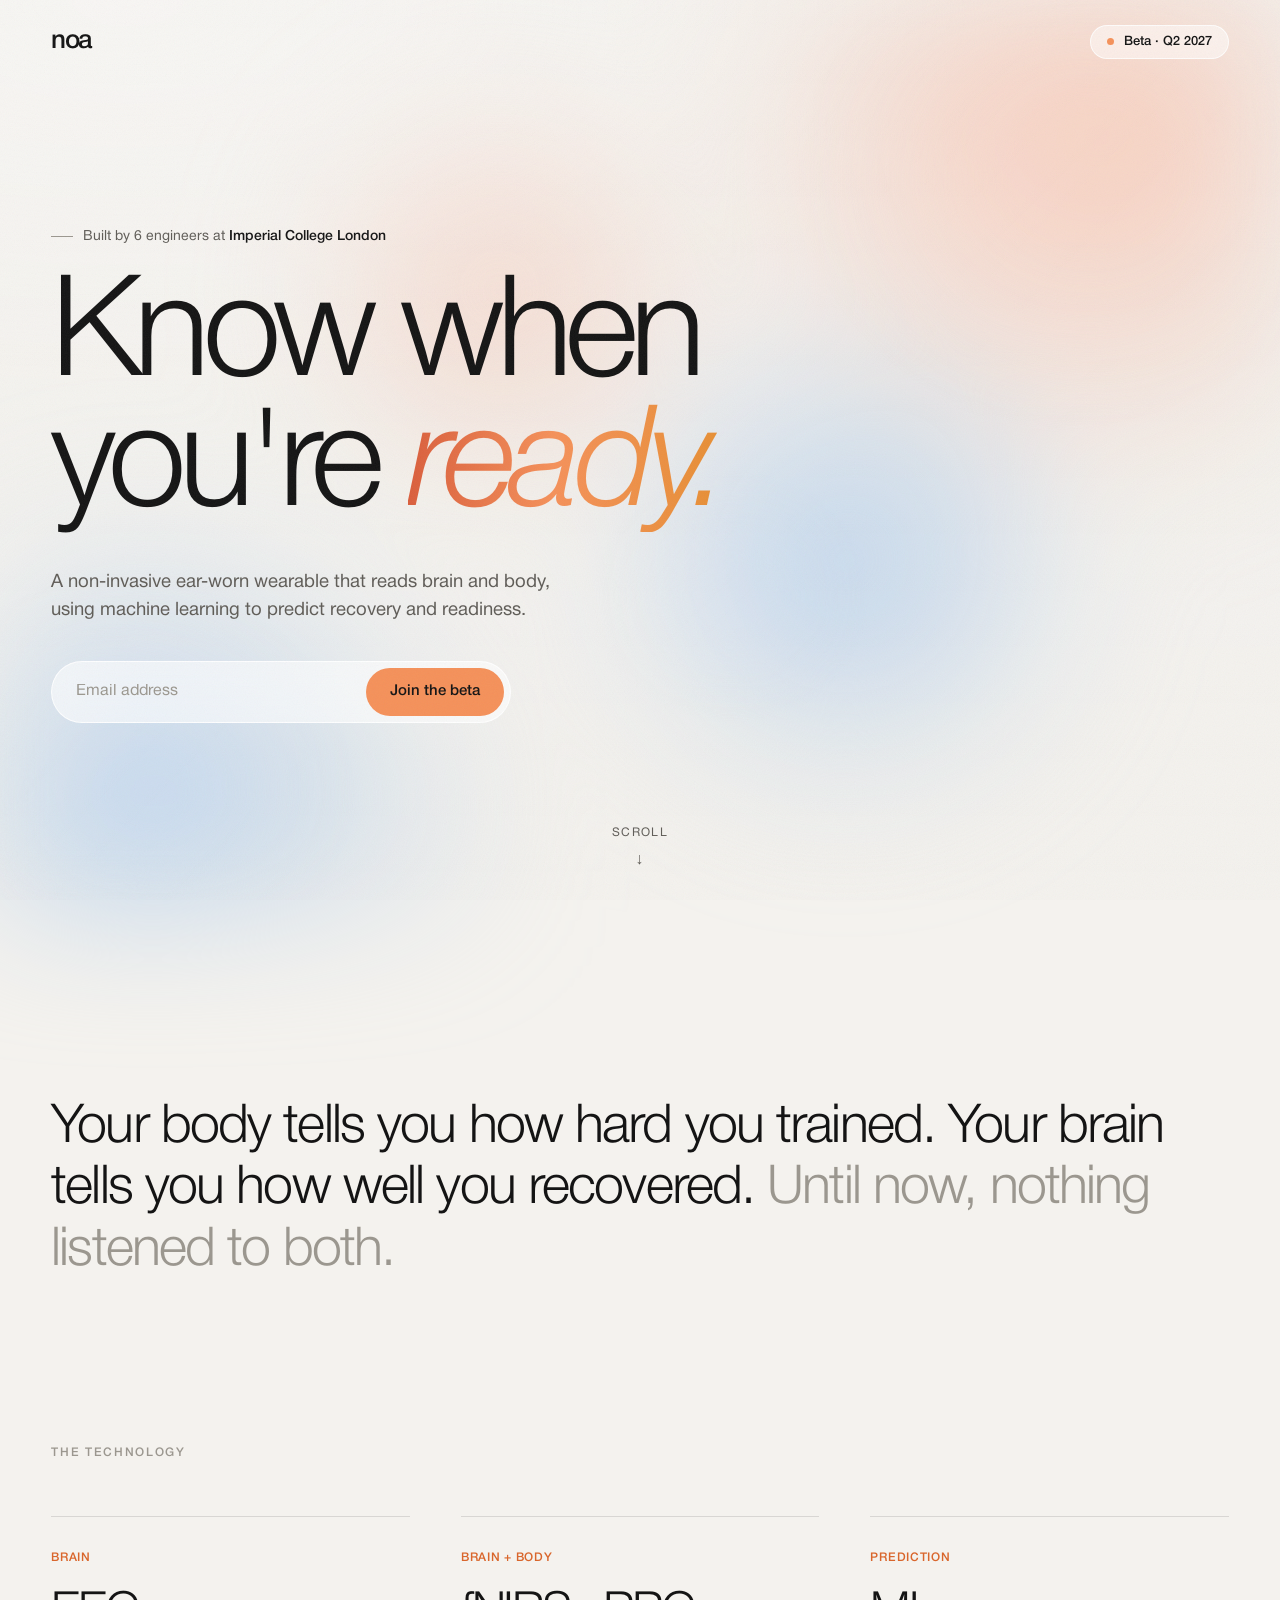
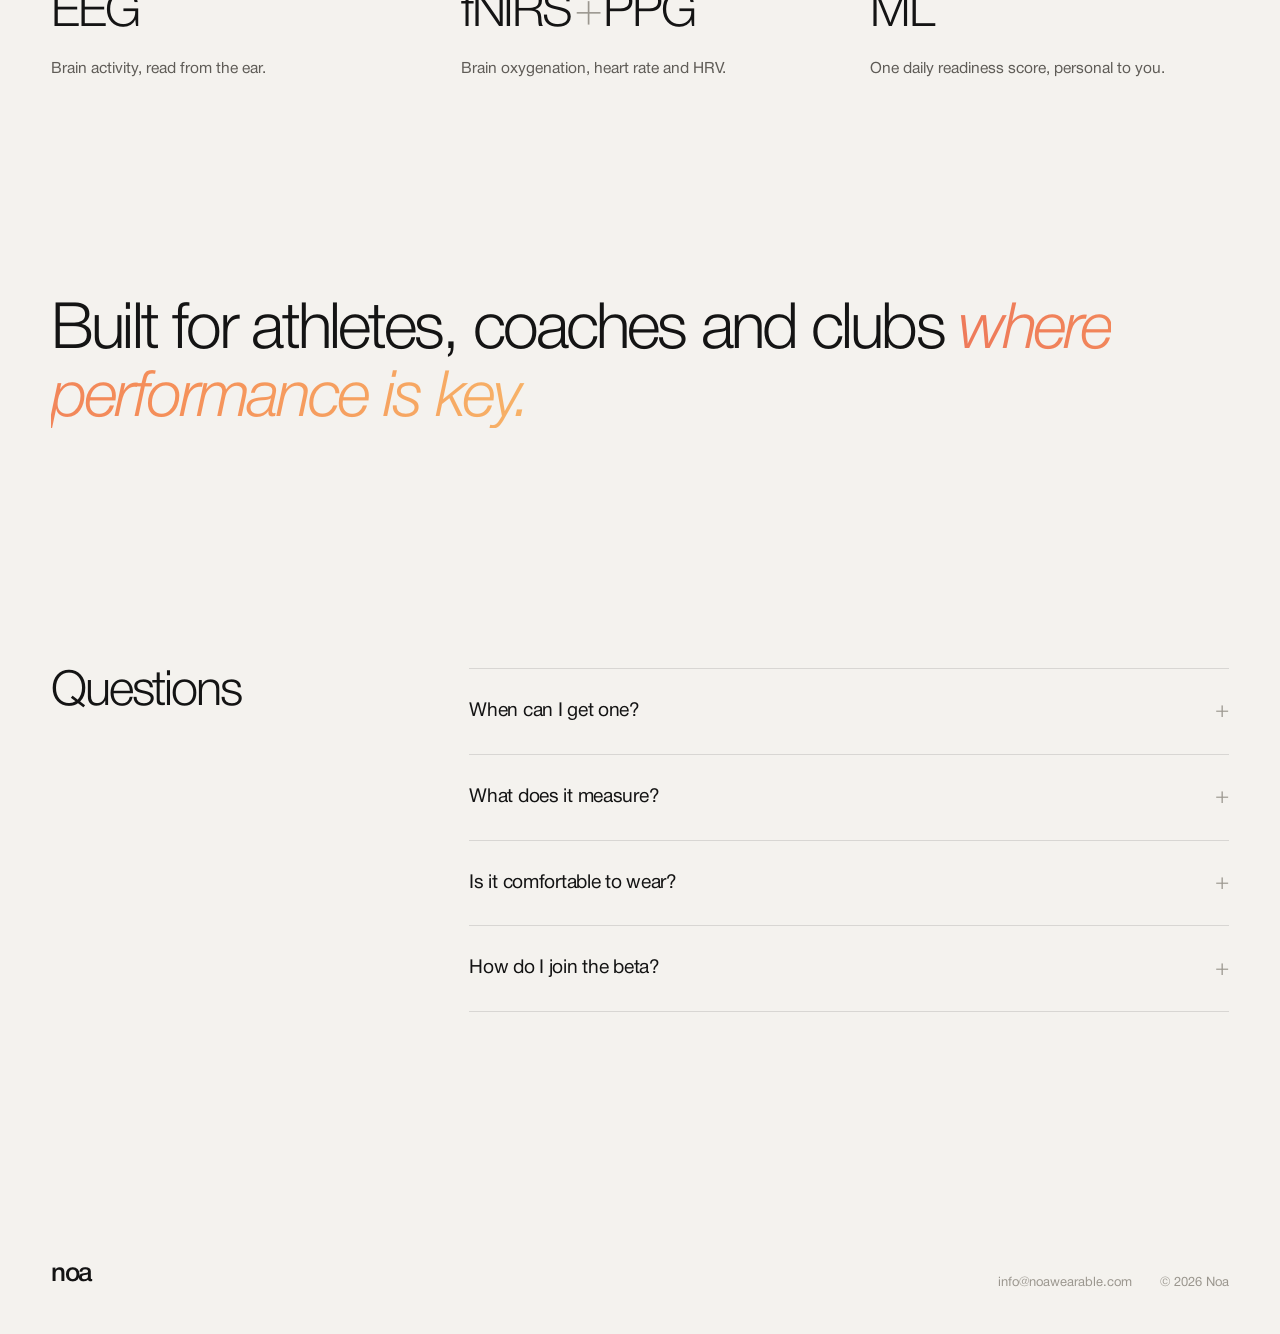
==== index.html @ 7bd866c6 "first landing page v1" ====
<!DOCTYPE html>
<html lang="en">
<head>
  <meta charset="UTF-8" />
  <meta name="viewport" content="width=device-width, initial-scale=1.0" />
  <title>Noa — Recovery & readiness, read from the ear</title>
  <meta name="description" content="Noa is a non-invasive ear-worn wearable that uses machine learning to predict recovery and readiness by combining brain and body signals. Built first for elite sport. Beta Q2 2027." />
  <meta name="theme-color" content="#f4f2ee" />
  <link rel="preload" href="fonts/HelveticaNeueLight.otf" as="font" type="font/otf" crossorigin />
  <link rel="preload" href="fonts/HelveticaNeueRoman.otf" as="font" type="font/otf" crossorigin />
  <link rel="stylesheet" href="styles.css" />
</head>
<body>

  <div class="grain" aria-hidden="true"></div>

  <!-- Soft gradient field (two soft colours only) -->
  <div class="field" aria-hidden="true">
    <!--
      Optional: swap the gradient for a slow, muted loop.
      <video class="field__video" autoplay muted loop playsinline poster="poster.jpg">
        <source src="hero.mp4" type="video/mp4" />
      </video>
    -->
    <div class="orb orb--a"></div>
    <div class="orb orb--b"></div>
    <div class="orb orb--c"></div>
    <div class="orb orb--d"></div>
  </div>

  <!-- Liquid-glass layer: soft frosted panes that slowly morph over the gradient -->
  <div class="glass" aria-hidden="true">
    <div class="pane pane--1"></div>
    <div class="pane pane--2"></div>
    <div class="pane pane--3"></div>
  </div>

  <!-- ============ NAV ============ -->
  <header class="nav">
    <a href="#top" class="logo" aria-label="Noa home">noa</a>
    <span class="pill"><i></i>Beta · Q2 2027</span>
  </header>

  <main id="top">

    <!-- ============ SCREEN 1 — HERO ============ -->
    <section class="hero">
      <div class="hero__inner">
        <p class="hero__team reveal"><span>Built by 6 engineers at <strong>Imperial College London</strong></span></p>
        <h1 class="hero__title reveal">Know when<br />you're <em>ready.</em></h1>

        <p class="hero__sub reveal">
          A non-invasive ear-worn wearable that reads brain and body,
          using machine learning to predict recovery and readiness.
        </p>

        <form class="form reveal" id="betaForm" novalidate>
          <label for="email" class="sr-only">Email address</label>
          <input id="email" name="email" type="email" placeholder="Email address" autocomplete="email" required />
          <button type="submit" class="btn">Join the beta</button>
        </form>
        <p class="form__msg" id="formMsg" role="status" aria-live="polite"></p>
      </div>

      <a href="#tech" class="hero__more reveal" aria-label="Scroll to technology">
        <span>Scroll</span>
        <span class="arrow">↓</span>
      </a>
    </section>

    <!-- ============ SCREEN 2 — WHY + TECH + TEAM ============ -->
    <section class="tech" id="tech">

      <p class="why reveal">
        Your body tells you how hard you trained. Your brain tells you how well you recovered.
        <span>Until now, nothing listened to both.</span>
      </p>

      <p class="label reveal">The technology</p>
      <div class="cols">
        <article class="col reveal">
          <span class="col__tag">Brain</span>
          <h2 class="col__title">EEG</h2>
          <p>Brain activity, read from the ear.</p>
        </article>
        <article class="col reveal">
          <span class="col__tag">Brain + body</span>
          <h2 class="col__title">fNIRS<span class="plus">+</span>PPG</h2>
          <p>Brain oxygenation, heart rate and HRV.</p>
        </article>
        <article class="col reveal">
          <span class="col__tag">Prediction</span>
          <h2 class="col__title">ML</h2>
          <p>One daily readiness score, personal to you.</p>
        </article>
      </div>

      <p class="tagline reveal">
        Built for athletes, coaches and clubs
        <span>where performance is key.</span>
      </p>
    </section>

    <!-- ============ SCREEN 3 — FAQ + BACKERS ============ -->
    <section class="end" id="faq">
      <div class="faq">
        <h2 class="faq__title reveal">Questions</h2>
        <div class="faq__list">
          <details class="reveal">
            <summary>When can I get one?</summary>
            <p>The private beta opens in Q2 2027 for a small group of teams and athletes.</p>
          </details>
          <details class="reveal">
            <summary>What does it measure?</summary>
            <p>Brain activity (EEG), brain oxygenation (fNIRS), and heart rate and HRV (PPG).</p>
          </details>
          <details class="reveal">
            <summary>Is it comfortable to wear?</summary>
            <p>It's designed to sit in/around the ear like an earbud. No straps, no headset.</p>
          </details>
          <details class="reveal">
            <summary>How do I join the beta?</summary>
            <p>Leave your email at the top of the page. We'll be in touch before launch.</p>
          </details>
        </div>
      </div>

      <footer class="foot reveal">
        <span class="logo">noa</span>
        <p class="foot__meta">
          <a href="mailto:info@noawearable.com"> info@noawearable.com </a>
          <span>© <span id="year"></span> Noa</span>
        </p>
      </footer>
    </section>
  </main>

  <script src="script.js"></script>
</body>
</html>
---- styles.css ----
/* =========================================================
   Fonts — local Helvetica Neue
   ========================================================= */
@font-face { font-family: "HN"; src: url("fonts/HelveticaNeueThin.otf") format("opentype"); font-weight: 200; font-display: swap; }
@font-face { font-family: "HN"; src: url("fonts/HelveticaNeueLight.otf") format("opentype"); font-weight: 300; font-display: swap; }
@font-face { font-family: "HN"; src: url("fonts/HelveticaNeueRoman.otf") format("opentype"); font-weight: 400; font-display: swap; }
@font-face { font-family: "HN"; src: url("fonts/HelveticaNeueMedium.otf") format("opentype"); font-weight: 500; font-display: swap; }
@font-face { font-family: "HN"; src: url("fonts/HelveticaNeueLightItalic.otf") format("opentype"); font-weight: 300; font-style: italic; font-display: swap; }

/* =========================================================
   Palette — two soft colours + one accent
   ========================================================= */
:root {
  --mist:   #bfd5ec;   /* soft 1 — cool, calm (brain)      */
  --blush:  #f4cdbd;   /* soft 2 — warm, human (body)      */
  --signal: #f5915a;   /* accent — the "ready" signal      */
  --signal-ink: #d9662c; /* same hue, deeper: small text on light bg */

  --bg:    #f4f2ee;
  --ink:   #141414;
  --ink-2: #5f5c57;
  --ink-3: #9b978f;
  --line:  rgba(20, 20, 20, 0.12);

  --pad: clamp(20px, 4vw, 56px);
  --max: 1320px;
  --ease: cubic-bezier(0.22, 1, 0.36, 1);
  --font: "HN", "Helvetica Neue", Helvetica, Arial, sans-serif;
}

/* =========================================================
   Base
   ========================================================= */
*, *::before, *::after { box-sizing: border-box; margin: 0; padding: 0; }
html { scroll-behavior: smooth; -webkit-text-size-adjust: 100%; }
body {
  font-family: var(--font);
  background: var(--bg);
  color: var(--ink);
  font-size: 17px; line-height: 1.5;
  -webkit-font-smoothing: antialiased;
  -moz-osx-font-smoothing: grayscale;
  overflow-x: hidden;
}
a { color: inherit; text-decoration: none; }
::selection { background: var(--signal); color: #fff; }
.sr-only { position: absolute; width: 1px; height: 1px; overflow: hidden; clip: rect(0 0 0 0); white-space: nowrap; }

.grain {
  position: fixed; inset: 0; z-index: 100; pointer-events: none; opacity: 0.055;
  background-image: url("data:image/svg+xml;utf8,<svg xmlns='http://www.w3.org/2000/svg' width='160' height='160'><filter id='n'><feTurbulence type='fractalNoise' baseFrequency='0.9' numOctaves='2' stitchTiles='stitch'/></filter><rect width='100%' height='100%' filter='url(%23n)'/></svg>");
}

/* =========================================================
   Gradient field — fixed behind the whole page
   ========================================================= */
.field {
  position: fixed; inset: 0; z-index: -1; overflow: hidden;
  filter: blur(70px);
}
/* =========================================================
   Liquid glass — very soft frosted panes over the gradient
   ========================================================= */
.glass {
  position: fixed; inset: 0; z-index: -1; overflow: hidden; pointer-events: none;
  /* whole-page frost: a faint milky veil with a soft top-left sheen */
  background:
    radial-gradient(120% 80% at 10% 0%, rgba(255, 255, 255, 0.28), transparent 55%),
    linear-gradient(180deg, rgba(255, 255, 255, 0.10), rgba(255, 255, 255, 0.04));
}
.pane {
  position: absolute;
  backdrop-filter: blur(20px) saturate(1.15);
  -webkit-backdrop-filter: blur(20px) saturate(1.15);
  background: linear-gradient(135deg, rgba(255, 255, 255, 0.10) 0%, rgba(255, 255, 255, 0.02) 60%, rgba(255, 255, 255, 0.05) 100%);
  opacity: 0.6;
  /* long, gradual feather: no visible edge, the frost just fades in and out */
  -webkit-mask-image: radial-gradient(farthest-side, #000 25%, rgba(0, 0, 0, 0.45) 60%, transparent 100%);
  mask-image: radial-gradient(farthest-side, #000 25%, rgba(0, 0, 0, 0.45) 60%, transparent 100%);
  will-change: border-radius, transform;
}
.pane--1 {
  width: 46vmax; height: 40vmax; right: -8vmax; top: -6vmax;
  border-radius: 42% 58% 63% 37% / 41% 44% 56% 59%;
  animation: liquid1 22s ease-in-out infinite, float1 30s ease-in-out infinite;
}
.pane--2 {
  width: 38vmax; height: 34vmax; left: -10vmax; bottom: -8vmax;
  border-radius: 61% 39% 45% 55% / 52% 61% 39% 48%;
  animation: liquid2 26s ease-in-out infinite, float2 34s ease-in-out infinite;
}
.pane--3 {
  width: 22vmax; height: 20vmax; left: 46vw; top: 52vh;
  border-radius: 50% 50% 38% 62% / 58% 42% 58% 42%;
  opacity: 0.4;
  animation: liquid1 18s ease-in-out infinite reverse, float3 24s ease-in-out infinite;
}
@keyframes liquid1 {
  0%, 100% { border-radius: 42% 58% 63% 37% / 41% 44% 56% 59%; }
  33%      { border-radius: 58% 42% 38% 62% / 55% 38% 62% 45%; }
  66%      { border-radius: 36% 64% 55% 45% / 38% 60% 40% 62%; }
}
@keyframes liquid2 {
  0%, 100% { border-radius: 61% 39% 45% 55% / 52% 61% 39% 48%; }
  50%      { border-radius: 40% 60% 62% 38% / 44% 42% 58% 56%; }
}
@keyframes float1 { 50% { transform: translate(-6vw, 8vh) rotate(8deg); } }
@keyframes float2 { 50% { transform: translate(7vw, -6vh) rotate(-10deg); } }
@keyframes float3 { 50% { transform: translate(-12vw, -10vh) rotate(14deg) scale(1.1); } }

@media (max-width: 760px) {
  .pane--3 { display: none; }
  .pane { backdrop-filter: blur(20px) saturate(1.3); -webkit-backdrop-filter: blur(20px) saturate(1.3); }
}

.field__video { position: absolute; inset: 0; width: 100%; height: 100%; object-fit: cover; }
.orb { position: absolute; border-radius: 50%; will-change: transform; }
.orb--a {
  width: 64vmax; height: 64vmax; right: -18vmax; top: -24vmax;
  background: radial-gradient(circle, var(--blush) 0%, var(--blush) 12%, transparent 70%);
  animation: driftA 16s ease-in-out infinite;
}
.orb--b {
  width: 58vmax; height: 58vmax; left: -18vmax; bottom: -26vmax;
  background: radial-gradient(circle, var(--mist) 0%, var(--mist) 12%, transparent 70%);
  animation: driftB 19s ease-in-out infinite;
}
.orb--c {
  width: 40vmax; height: 40vmax; right: 14vw; top: 34vh;
  background: radial-gradient(circle, var(--mist) 0%, var(--mist) 12%, transparent 70%);
  animation: driftC 14s ease-in-out infinite;
}
.orb--d {
  width: 34vmax; height: 34vmax; left: 22vw; top: 8vh;
  background: radial-gradient(circle, var(--blush) 0%, var(--blush) 10%, transparent 70%);
  opacity: 0.75;
  animation: driftD 21s ease-in-out infinite;
}
/* looping orbital paths: always moving, never snapping back */
@keyframes driftA {
  0%, 100% { transform: translate(0, 0) scale(1); }
  33%      { transform: translate(-18vw, 14vh) scale(1.15); }
  66%      { transform: translate(-6vw, 26vh) scale(0.92); }
}
@keyframes driftB {
  0%, 100% { transform: translate(0, 0) scale(1); }
  33%      { transform: translate(20vw, -10vh) scale(1.12); }
  66%      { transform: translate(8vw, -24vh) scale(0.9); }
}
@keyframes driftC {
  0%, 100% { transform: translate(0, 0) scale(1); }
  50%      { transform: translate(-28vw, -14vh) scale(1.2); }
}
@keyframes driftD {
  0%, 100% { transform: translate(0, 0) scale(1); }
  50%      { transform: translate(30vw, 30vh) scale(0.85); }
}

/* =========================================================
   Nav
   ========================================================= */
.nav {
  position: fixed; top: 0; left: 0; right: 0; z-index: 50;
  display: flex; align-items: center; justify-content: space-between;
  padding: 22px var(--pad);
}
.nav { transition: background 0.4s, border-color 0.4s, padding 0.4s var(--ease); border-bottom: 1px solid transparent; }
.nav.is-scrolled {
  padding-top: 14px; padding-bottom: 14px;
  background: rgba(244, 242, 238, 0.7);
  backdrop-filter: blur(18px) saturate(1.3); -webkit-backdrop-filter: blur(18px) saturate(1.3);
  border-color: var(--line);
}
.logo { font-size: 26px; font-weight: 500; letter-spacing: -0.06em; }

.pill {
  display: inline-flex; align-items: center; gap: 10px;
  height: 34px; padding: 0 16px;
  border-radius: 999px;
  background: rgba(255, 255, 255, 0.5);
  border: 1px solid rgba(255, 255, 255, 0.8);
  backdrop-filter: blur(12px); -webkit-backdrop-filter: blur(12px);
  font-size: 13px; font-weight: 500;
}
.pill i {
  width: 7px; height: 7px; border-radius: 50%; background: var(--signal);
  box-shadow: 0 0 0 0 rgba(245, 145, 90, 0.5);
  animation: ping 2s ease-out infinite;
}
@keyframes ping { to { box-shadow: 0 0 0 9px rgba(245, 145, 90, 0); } }

/* =========================================================
   Screen 1 — Hero
   ========================================================= */
.hero {
  min-height: 100svh;
  display: flex; flex-direction: column; justify-content: center;
  padding: 110px var(--pad) 32px;
  position: relative;
}
.hero__inner { max-width: var(--max); width: 100%; margin: 0 auto; }

.hero__title {
  font-size: clamp(58px, 11vw, 176px);
  font-weight: 300;
  letter-spacing: -0.055em;
  line-height: 0.92;
  margin-bottom: 36px;
}
.hero__title em {
  font-style: italic; padding-right: 0.06em;
  background: linear-gradient(90deg, #da5e3c, var(--signal) 45%, #e68f32);
  -webkit-background-clip: text; background-clip: text; color: transparent;
}

.hero__sub {
  max-width: 540px;
  font-size: clamp(17px, 1.45vw, 20px);
  color: var(--ink-2);
  margin-bottom: 36px;
}

.form {
  display: flex; gap: 6px; max-width: 460px;
  padding: 6px; border-radius: 999px;
  background: rgba(255, 255, 255, 0.6);
  border: 1px solid rgba(255, 255, 255, 0.9);
  backdrop-filter: blur(14px); -webkit-backdrop-filter: blur(14px);
  transition: box-shadow 0.3s;
}
.form:focus-within { box-shadow: 0 0 0 3px rgba(245, 145, 90, 0.18); }
.form input {
  flex: 1; min-width: 0; border: 0; outline: none; background: transparent;
  padding: 0 18px; font: 400 16px var(--font); color: var(--ink);
}
.form input::placeholder { color: var(--ink-3); }
.form.is-done { opacity: 0.5; pointer-events: none; }

.btn {
  height: 48px; padding: 0 24px; border: 0; border-radius: 999px;
  background: var(--signal); color: var(--ink);
  font: 500 15px/1 var(--font); cursor: pointer;
  transition: transform 0.5s var(--ease), background 0.3s;
}
.btn:hover { background: #da5e3c; transform: translateY(-1px); }

.form__msg { margin-top: 14px; font-size: 14px; color: var(--ink-2); min-height: 21px; padding-left: 20px; }

.hero__more {
  position: absolute; left: 50%; bottom: 28px; transform: translateX(-50%);
  display: inline-flex; flex-direction: column; align-items: center; gap: 6px;
  font-size: 12px; letter-spacing: 0.12em; text-transform: uppercase; color: var(--ink-2);
}
.hero__more .arrow { font-size: 16px; animation: bob 2.2s var(--ease) infinite; }
@keyframes bob { 50% { transform: translateY(5px); } }

/* =========================================================
   Screen 2 — Why + Tech stack + Team
   ========================================================= */
.tech {
  min-height: 0;
  max-width: var(--max); margin: 0 auto;
  padding: clamp(140px, 22vh, 240px) var(--pad) 0;
  display: flex; flex-direction: column;
}

.why {
  font-size: clamp(30px, 4.2vw, 60px);
  font-weight: 300;
  letter-spacing: -0.035em;
  line-height: 1.14;
  text-wrap: pretty;
  margin-bottom: clamp(110px, 18vh, 200px);
}
.why span { color: var(--ink-3); }

.label {
  font-size: 12px; font-weight: 500; letter-spacing: 0.14em; text-transform: uppercase;
  color: var(--ink-3); margin-bottom: clamp(40px, 6vh, 64px);
}

/* Shared three-column system: every column has its own top rule and
   identical padding, so titles and copy line up exactly. */
.cols {
  display: grid; grid-template-columns: repeat(3, minmax(0, 1fr));
  column-gap: clamp(28px, 4vw, 64px);
}
.col { border-top: 1px solid var(--line); padding-top: 32px; }
.col__tag {
  display: block;
  font-size: 12px; font-weight: 500; letter-spacing: 0.06em; text-transform: uppercase;
  color: var(--signal-ink);
}
.col__title {
  font-size: clamp(36px, 3.8vw, 56px);
  font-weight: 300; letter-spacing: -0.045em; line-height: 1;
  margin: 22px 0 20px; white-space: nowrap;
}
.col__title .plus { color: var(--ink-3); font-weight: 200; margin: 0 0.06em; }
.col__title--sm {
  font-size: clamp(22px, 2vw, 28px); letter-spacing: -0.025em; line-height: 1.15;
  font-weight: 400; white-space: normal;
}
.col p { color: var(--ink-2); font-size: 15.5px; line-height: 1.6; max-width: 330px; }

.tagline {
  margin-top: clamp(140px, 24vh, 260px);
  font-size: clamp(34px, 5vw, 76px);
  font-weight: 300; letter-spacing: -0.045em; line-height: 1.06;
  text-wrap: pretty;
}
.tagline span {
  font-style: italic;
  background: linear-gradient(90deg, #ee7a5a, var(--signal) 45%, #f7b267);
  -webkit-background-clip: text; background-clip: text; color: transparent;
  padding-right: 0.06em;
}

/* =========================================================
   Screen 3 — FAQ + backers
   ========================================================= */
.end {
  min-height: 100svh;
  max-width: var(--max); margin: 0 auto;
  padding: clamp(160px, 26vh, 280px) var(--pad) 40px;
  display: flex; flex-direction: column;
}
.faq {
  display: grid; grid-template-columns: 1fr 2fr;
  column-gap: clamp(24px, 3vw, 48px);
}
.faq__title {
  font-size: clamp(36px, 3.8vw, 56px);
  font-weight: 300; letter-spacing: -0.045em; line-height: 1;
}
.faq__list { border-top: 1px solid var(--line); }
.faq details { border-bottom: 1px solid var(--line); }
.faq summary {
  list-style: none; cursor: pointer;
  display: flex; justify-content: space-between; align-items: center; gap: 24px;
  padding: 28px 0;
  font-size: clamp(18px, 1.5vw, 21px); letter-spacing: -0.015em;
}
.faq summary::-webkit-details-marker { display: none; }
.faq summary::after {
  content: "+"; font-size: 24px; font-weight: 300; line-height: 1; color: var(--ink-3);
  transition: transform 0.4s var(--ease), color 0.3s;
}
.faq details[open] summary::after { transform: rotate(45deg); color: var(--signal-ink); }
.faq summary:hover::after { color: var(--signal-ink); }
.faq details p { color: var(--ink-2); font-size: 15.5px; padding: 0 0 28px; line-height: 1.6; max-width: 560px; }

.hero__team {
  display: inline-flex; align-items: center; gap: 10px;
  font-size: 14px; color: var(--ink-2);
  margin-bottom: clamp(20px, 3vh, 32px);
}
.hero__team strong { font-weight: 500; color: var(--ink); }
.hero__team::before {
  content: ""; width: 22px; height: 1px; background: var(--ink-3);
}

.foot {
  margin-top: auto;
  padding-top: clamp(120px, 18vh, 200px);
  display: flex; justify-content: space-between; align-items: flex-end; gap: 24px; flex-wrap: wrap;
}
.foot__meta { display: flex; gap: 28px; font-size: 13px; color: var(--ink-3); }
.foot__meta a:hover { color: var(--signal-ink); }

/* =========================================================
   Reveal
   ========================================================= */
.reveal {
  opacity: 0; transform: translateY(24px);
  transition: opacity 1.1s var(--ease), transform 1.1s var(--ease);
  transition-delay: var(--d, 0s);
}
.reveal.in { opacity: 1; transform: none; }
.hero__more.reveal { transform: translate(-50%, 24px); }
.hero__more.reveal.in { transform: translateX(-50%); }

/* =========================================================
   Responsive
   ========================================================= */
@media (max-width: 860px) {
  .cols { grid-template-columns: 1fr; row-gap: 36px; }
  .col__title { margin: 10px 0 10px; }
  .faq { grid-template-columns: 1fr; row-gap: 28px; }
}
@media (max-width: 520px) {
  .form { flex-direction: column; border-radius: 24px; padding: 8px; }
  .form input { height: 46px; }
  .hero__more { display: none; }
  .foot { flex-direction: column; align-items: flex-start; }
}
@media (prefers-reduced-motion: reduce) {
  *, *::before, *::after { animation: none !important; transition: none !important; }
  .reveal { opacity: 1; transform: none; }
  html { scroll-behavior: auto; }
}
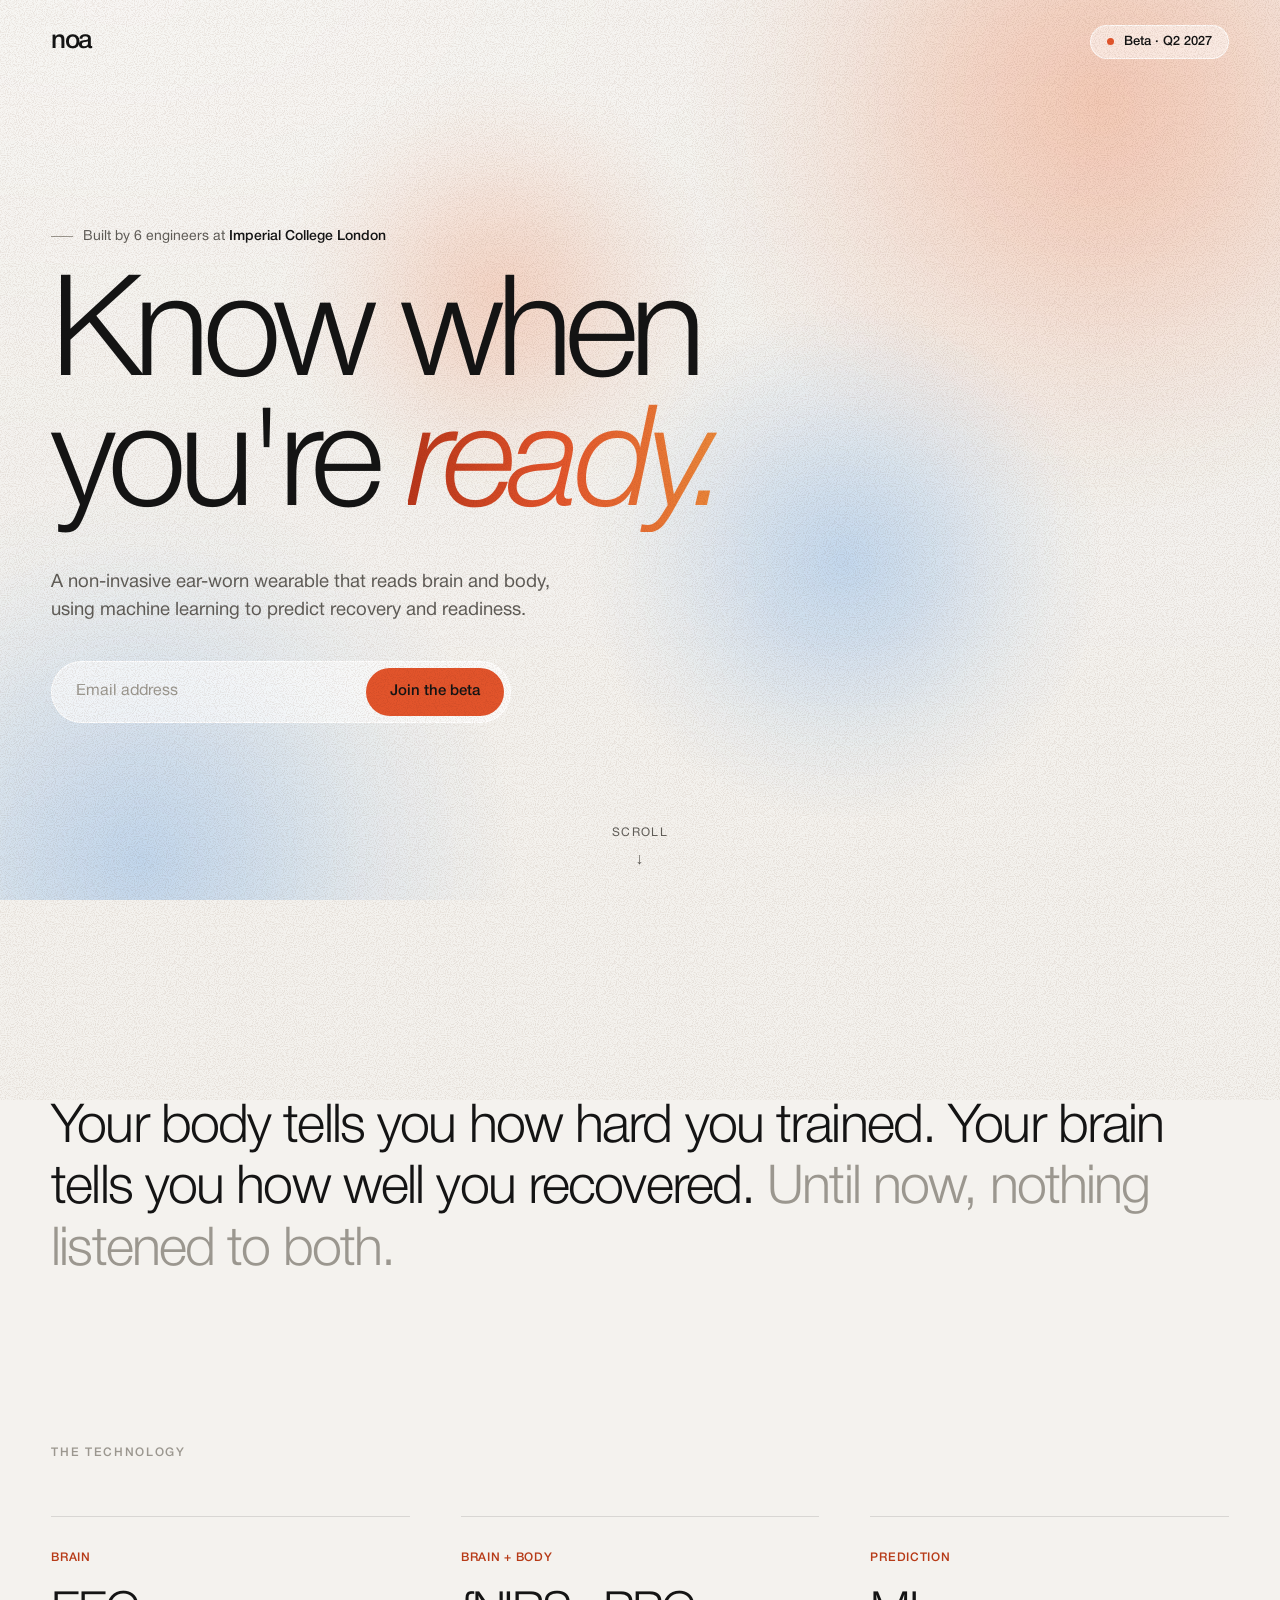
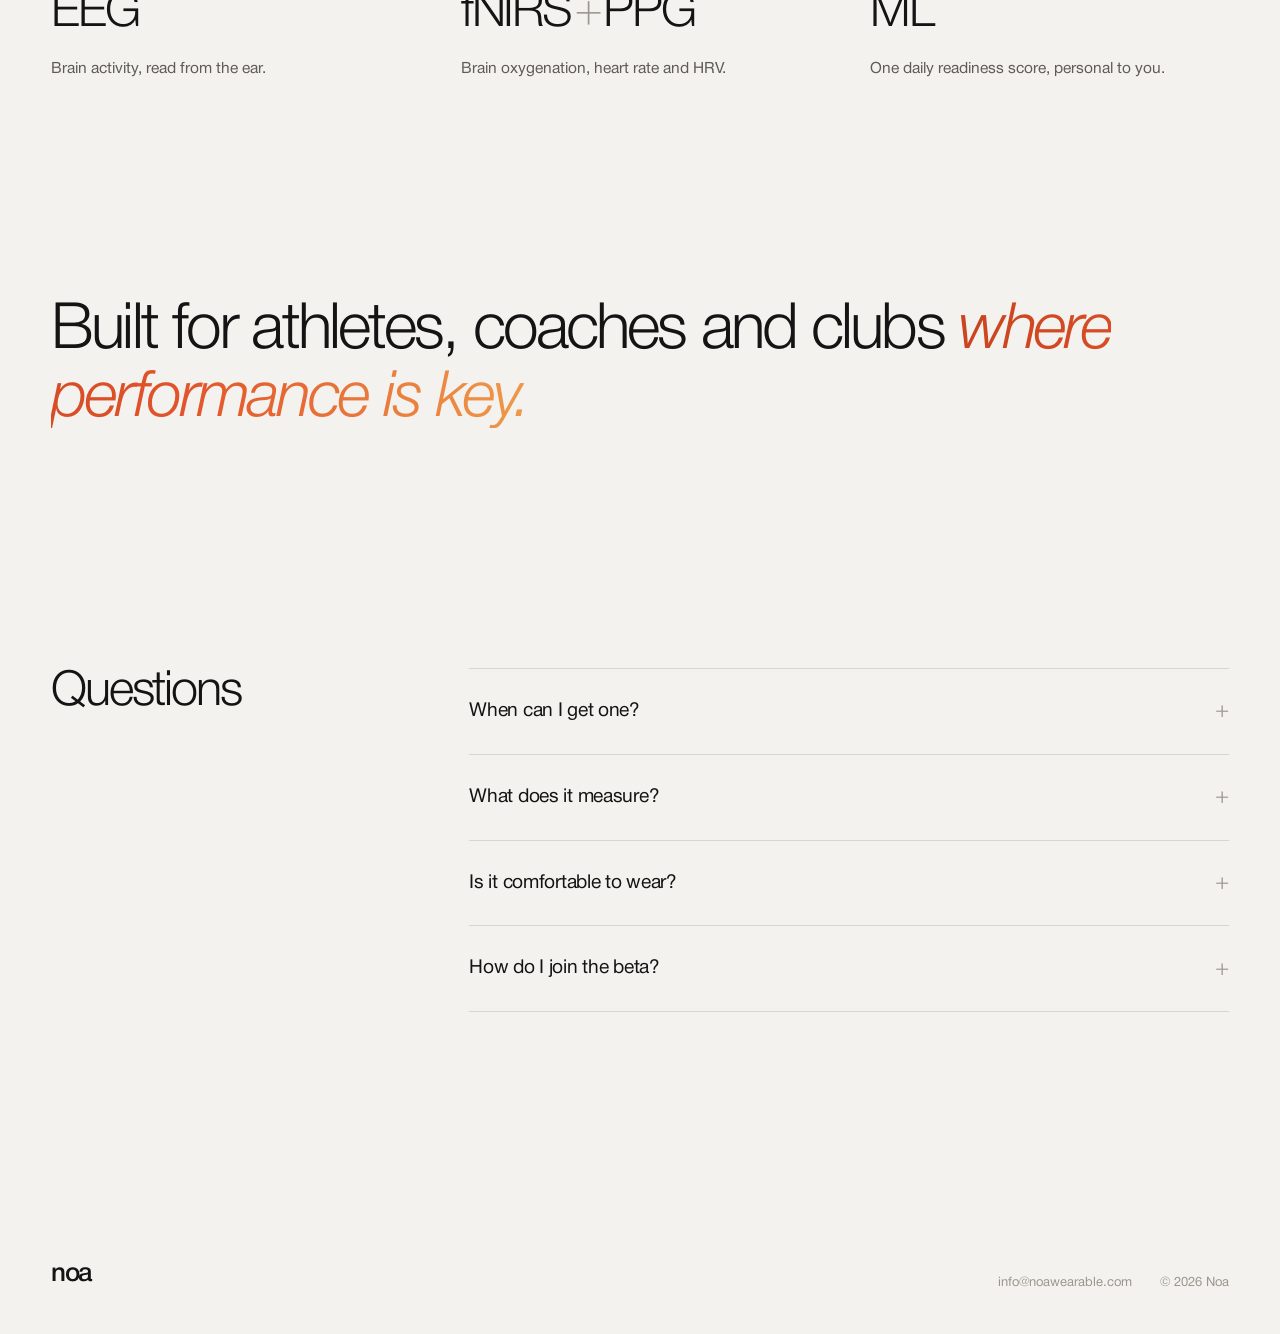
==== commit 61948a57: "Retro orange-red palette, film grain, and beta signups via FormSubmit - Swap the orange accent for a" ====
--- a/index.html
+++ b/index.html
@@ -8,7 +8,7 @@
   <meta name="theme-color" content="#f4f2ee" />
   <link rel="preload" href="fonts/HelveticaNeueLight.otf" as="font" type="font/otf" crossorigin />
   <link rel="preload" href="fonts/HelveticaNeueRoman.otf" as="font" type="font/otf" crossorigin />
-  <link rel="stylesheet" href="styles.css" />
+  <link rel="stylesheet" href="styles.css?v=5" />
 </head>
 <body>
 
@@ -57,6 +57,7 @@
         <form class="form reveal" id="betaForm" novalidate>
           <label for="email" class="sr-only">Email address</label>
           <input id="email" name="email" type="email" placeholder="Email address" autocomplete="email" required />
+          <input type="text" name="_honey" tabindex="-1" autocomplete="off" aria-hidden="true" style="display:none" />
           <button type="submit" class="btn">Join the beta</button>
         </form>
         <p class="form__msg" id="formMsg" role="status" aria-live="polite"></p>
--- a/styles.css
+++ b/styles.css
@@ -12,9 +12,9 @@
    ========================================================= */
 :root {
   --mist:   #bfd5ec;   /* soft 1 — cool, calm (brain)      */
-  --blush:  #f4cdbd;   /* soft 2 — warm, human (body)      */
-  --signal: #f5915a;   /* accent — the "ready" signal      */
-  --signal-ink: #d9662c; /* same hue, deeper: small text on light bg */
+  --blush:  #f2c3ad;   /* soft 2 — warm, human (body)      */
+  --signal: #e2542b;   /* accent — retro orange-red "ready" signal */
+  --signal-ink: #b73b18; /* same hue, deeper: small text on light bg */
 
   --bg:    #f4f2ee;
   --ink:   #141414;
@@ -46,9 +46,29 @@
 ::selection { background: var(--signal); color: #fff; }
 .sr-only { position: absolute; width: 1px; height: 1px; overflow: hidden; clip: rect(0 0 0 0); white-space: nowrap; }
 
+/* Film grain: warm sepia specks on a transparent base, multiplied into the
+   colours beneath so they tint with the page rather than sit on top. Jitters at
+   ~12fps like projected film. The layer is oversized and only its transform
+   moves, so it stays on the compositor and never repaints. Tune strength with
+   opacity. */
 .grain {
-  position: fixed; inset: 0; z-index: 100; pointer-events: none; opacity: 0.055;
-  background-image: url("data:image/svg+xml;utf8,<svg xmlns='http://www.w3.org/2000/svg' width='160' height='160'><filter id='n'><feTurbulence type='fractalNoise' baseFrequency='0.9' numOctaves='2' stitchTiles='stitch'/></filter><rect width='100%' height='100%' filter='url(%23n)'/></svg>");
+  position: fixed; inset: -200px; z-index: 100; pointer-events: none; opacity: 0.15;
+  mix-blend-mode: multiply;
+  background-image: url("data:image/svg+xml;utf8,<svg xmlns='http://www.w3.org/2000/svg' width='220' height='220'><filter id='n' x='0' y='0'><feTurbulence type='fractalNoise' baseFrequency='0.9' numOctaves='2' stitchTiles='stitch'/><feColorMatrix type='matrix' values='0 0 0 0 0.35  0 0 0 0 0.22  0 0 0 0 0.15  4 0 0 0 -1.8'/></filter><rect width='100%' height='100%' filter='url(%23n)'/></svg>");
+  will-change: transform;
+  animation: grain 0.8s steps(1) infinite;
+}
+@keyframes grain {
+  0%   { transform: translate(0, 0); }
+  10%  { transform: translate(-63px, 41px); }
+  20%  { transform: translate(87px, -112px); }
+  30%  { transform: translate(-128px, -27px); }
+  40%  { transform: translate(34px, 139px); }
+  50%  { transform: translate(-91px, -76px); }
+  60%  { transform: translate(152px, 58px); }
+  70%  { transform: translate(-17px, -143px); }
+  80%  { transform: translate(119px, 96px); }
+  90%  { transform: translate(-146px, 12px); }
 }
 
 /* =========================================================
@@ -56,7 +76,9 @@
    ========================================================= */
 .field {
   position: fixed; inset: 0; z-index: -1; overflow: hidden;
-  filter: blur(70px);
+  /* no filter: blur() here — the orbs are already soft radial gradients, and a
+     full-screen blur over animated children gets recomputed every frame */
+  will-change: transform;
 }
 /* =========================================================
    Liquid glass — very soft frosted panes over the gradient
@@ -70,39 +92,32 @@
 }
 .pane {
   position: absolute;
-  backdrop-filter: blur(20px) saturate(1.15);
-  -webkit-backdrop-filter: blur(20px) saturate(1.15);
+  /* no backdrop-filter: blurring an already-soft gradient was invisible but
+     costly; the masked white sheen alone gives the frost */
   background: linear-gradient(135deg, rgba(255, 255, 255, 0.10) 0%, rgba(255, 255, 255, 0.02) 60%, rgba(255, 255, 255, 0.05) 100%);
   opacity: 0.6;
   /* long, gradual feather: no visible edge, the frost just fades in and out */
   -webkit-mask-image: radial-gradient(farthest-side, #000 25%, rgba(0, 0, 0, 0.45) 60%, transparent 100%);
   mask-image: radial-gradient(farthest-side, #000 25%, rgba(0, 0, 0, 0.45) 60%, transparent 100%);
-  will-change: border-radius, transform;
+  /* transform-only animation stays on the compositor (animating border-radius
+     forced a repaint every frame) */
+  will-change: transform;
 }
 .pane--1 {
   width: 46vmax; height: 40vmax; right: -8vmax; top: -6vmax;
   border-radius: 42% 58% 63% 37% / 41% 44% 56% 59%;
-  animation: liquid1 22s ease-in-out infinite, float1 30s ease-in-out infinite;
+  animation: float1 30s ease-in-out infinite;
 }
 .pane--2 {
   width: 38vmax; height: 34vmax; left: -10vmax; bottom: -8vmax;
   border-radius: 61% 39% 45% 55% / 52% 61% 39% 48%;
-  animation: liquid2 26s ease-in-out infinite, float2 34s ease-in-out infinite;
+  animation: float2 34s ease-in-out infinite;
 }
 .pane--3 {
   width: 22vmax; height: 20vmax; left: 46vw; top: 52vh;
   border-radius: 50% 50% 38% 62% / 58% 42% 58% 42%;
   opacity: 0.4;
-  animation: liquid1 18s ease-in-out infinite reverse, float3 24s ease-in-out infinite;
-}
-@keyframes liquid1 {
-  0%, 100% { border-radius: 42% 58% 63% 37% / 41% 44% 56% 59%; }
-  33%      { border-radius: 58% 42% 38% 62% / 55% 38% 62% 45%; }
-  66%      { border-radius: 36% 64% 55% 45% / 38% 60% 40% 62%; }
-}
-@keyframes liquid2 {
-  0%, 100% { border-radius: 61% 39% 45% 55% / 52% 61% 39% 48%; }
-  50%      { border-radius: 40% 60% 62% 38% / 44% 42% 58% 56%; }
+  animation: float3 24s ease-in-out infinite;
 }
 @keyframes float1 { 50% { transform: translate(-6vw, 8vh) rotate(8deg); } }
 @keyframes float2 { 50% { transform: translate(7vw, -6vh) rotate(-10deg); } }
@@ -110,29 +125,28 @@
 
 @media (max-width: 760px) {
   .pane--3 { display: none; }
-  .pane { backdrop-filter: blur(20px) saturate(1.3); -webkit-backdrop-filter: blur(20px) saturate(1.3); }
 }
 
 .field__video { position: absolute; inset: 0; width: 100%; height: 100%; object-fit: cover; }
 .orb { position: absolute; border-radius: 50%; will-change: transform; }
 .orb--a {
   width: 64vmax; height: 64vmax; right: -18vmax; top: -24vmax;
-  background: radial-gradient(circle, var(--blush) 0%, var(--blush) 12%, transparent 70%);
+  background: radial-gradient(circle, var(--blush) 0%, color-mix(in srgb, var(--blush) 70%, transparent) 22%, color-mix(in srgb, var(--blush) 30%, transparent) 45%, color-mix(in srgb, var(--blush) 8%, transparent) 62%, transparent 72%);
   animation: driftA 16s ease-in-out infinite;
 }
 .orb--b {
   width: 58vmax; height: 58vmax; left: -18vmax; bottom: -26vmax;
-  background: radial-gradient(circle, var(--mist) 0%, var(--mist) 12%, transparent 70%);
+  background: radial-gradient(circle, var(--mist) 0%, color-mix(in srgb, var(--mist) 70%, transparent) 22%, color-mix(in srgb, var(--mist) 30%, transparent) 45%, color-mix(in srgb, var(--mist) 8%, transparent) 62%, transparent 72%);
   animation: driftB 19s ease-in-out infinite;
 }
 .orb--c {
   width: 40vmax; height: 40vmax; right: 14vw; top: 34vh;
-  background: radial-gradient(circle, var(--mist) 0%, var(--mist) 12%, transparent 70%);
+  background: radial-gradient(circle, var(--mist) 0%, color-mix(in srgb, var(--mist) 70%, transparent) 22%, color-mix(in srgb, var(--mist) 30%, transparent) 45%, color-mix(in srgb, var(--mist) 8%, transparent) 62%, transparent 72%);
   animation: driftC 14s ease-in-out infinite;
 }
 .orb--d {
   width: 34vmax; height: 34vmax; left: 22vw; top: 8vh;
-  background: radial-gradient(circle, var(--blush) 0%, var(--blush) 10%, transparent 70%);
+  background: radial-gradient(circle, var(--blush) 0%, color-mix(in srgb, var(--blush) 70%, transparent) 22%, color-mix(in srgb, var(--blush) 30%, transparent) 45%, color-mix(in srgb, var(--blush) 8%, transparent) 62%, transparent 72%);
   opacity: 0.75;
   animation: driftD 21s ease-in-out infinite;
 }
@@ -184,10 +198,10 @@
 }
 .pill i {
   width: 7px; height: 7px; border-radius: 50%; background: var(--signal);
-  box-shadow: 0 0 0 0 rgba(245, 145, 90, 0.5);
+  box-shadow: 0 0 0 0 rgba(226, 84, 43, 0.5);
   animation: ping 2s ease-out infinite;
 }
-@keyframes ping { to { box-shadow: 0 0 0 9px rgba(245, 145, 90, 0); } }
+@keyframes ping { to { box-shadow: 0 0 0 9px rgba(226, 84, 43, 0); } }
 
 /* =========================================================
    Screen 1 — Hero
@@ -209,7 +223,7 @@
 }
 .hero__title em {
   font-style: italic; padding-right: 0.06em;
-  background: linear-gradient(90deg, #da5e3c, var(--signal) 45%, #e68f32);
+  background: linear-gradient(90deg, #b8361a, var(--signal) 45%, #ea8a3a);
   -webkit-background-clip: text; background-clip: text; color: transparent;
 }
 
@@ -228,13 +242,14 @@
   backdrop-filter: blur(14px); -webkit-backdrop-filter: blur(14px);
   transition: box-shadow 0.3s;
 }
-.form:focus-within { box-shadow: 0 0 0 3px rgba(245, 145, 90, 0.18); }
+.form:focus-within { box-shadow: 0 0 0 3px rgba(226, 84, 43, 0.18); }
 .form input {
   flex: 1; min-width: 0; border: 0; outline: none; background: transparent;
   padding: 0 18px; font: 400 16px var(--font); color: var(--ink);
 }
 .form input::placeholder { color: var(--ink-3); }
 .form.is-done { opacity: 0.5; pointer-events: none; }
+.form.is-sending .btn { opacity: 0.7; cursor: progress; }
 
 .btn {
   height: 48px; padding: 0 24px; border: 0; border-radius: 999px;
@@ -242,7 +257,7 @@
   font: 500 15px/1 var(--font); cursor: pointer;
   transition: transform 0.5s var(--ease), background 0.3s;
 }
-.btn:hover { background: #da5e3c; transform: translateY(-1px); }
+.btn:hover { background: #ca4521; transform: translateY(-1px); }
 
 .form__msg { margin-top: 14px; font-size: 14px; color: var(--ink-2); min-height: 21px; padding-left: 20px; }
 
@@ -311,7 +326,7 @@
 }
 .tagline span {
   font-style: italic;
-  background: linear-gradient(90deg, #ee7a5a, var(--signal) 45%, #f7b267);
+  background: linear-gradient(90deg, #c9441f, var(--signal) 45%, #ef9a4a);
   -webkit-background-clip: text; background-clip: text; color: transparent;
   padding-right: 0.06em;
 }
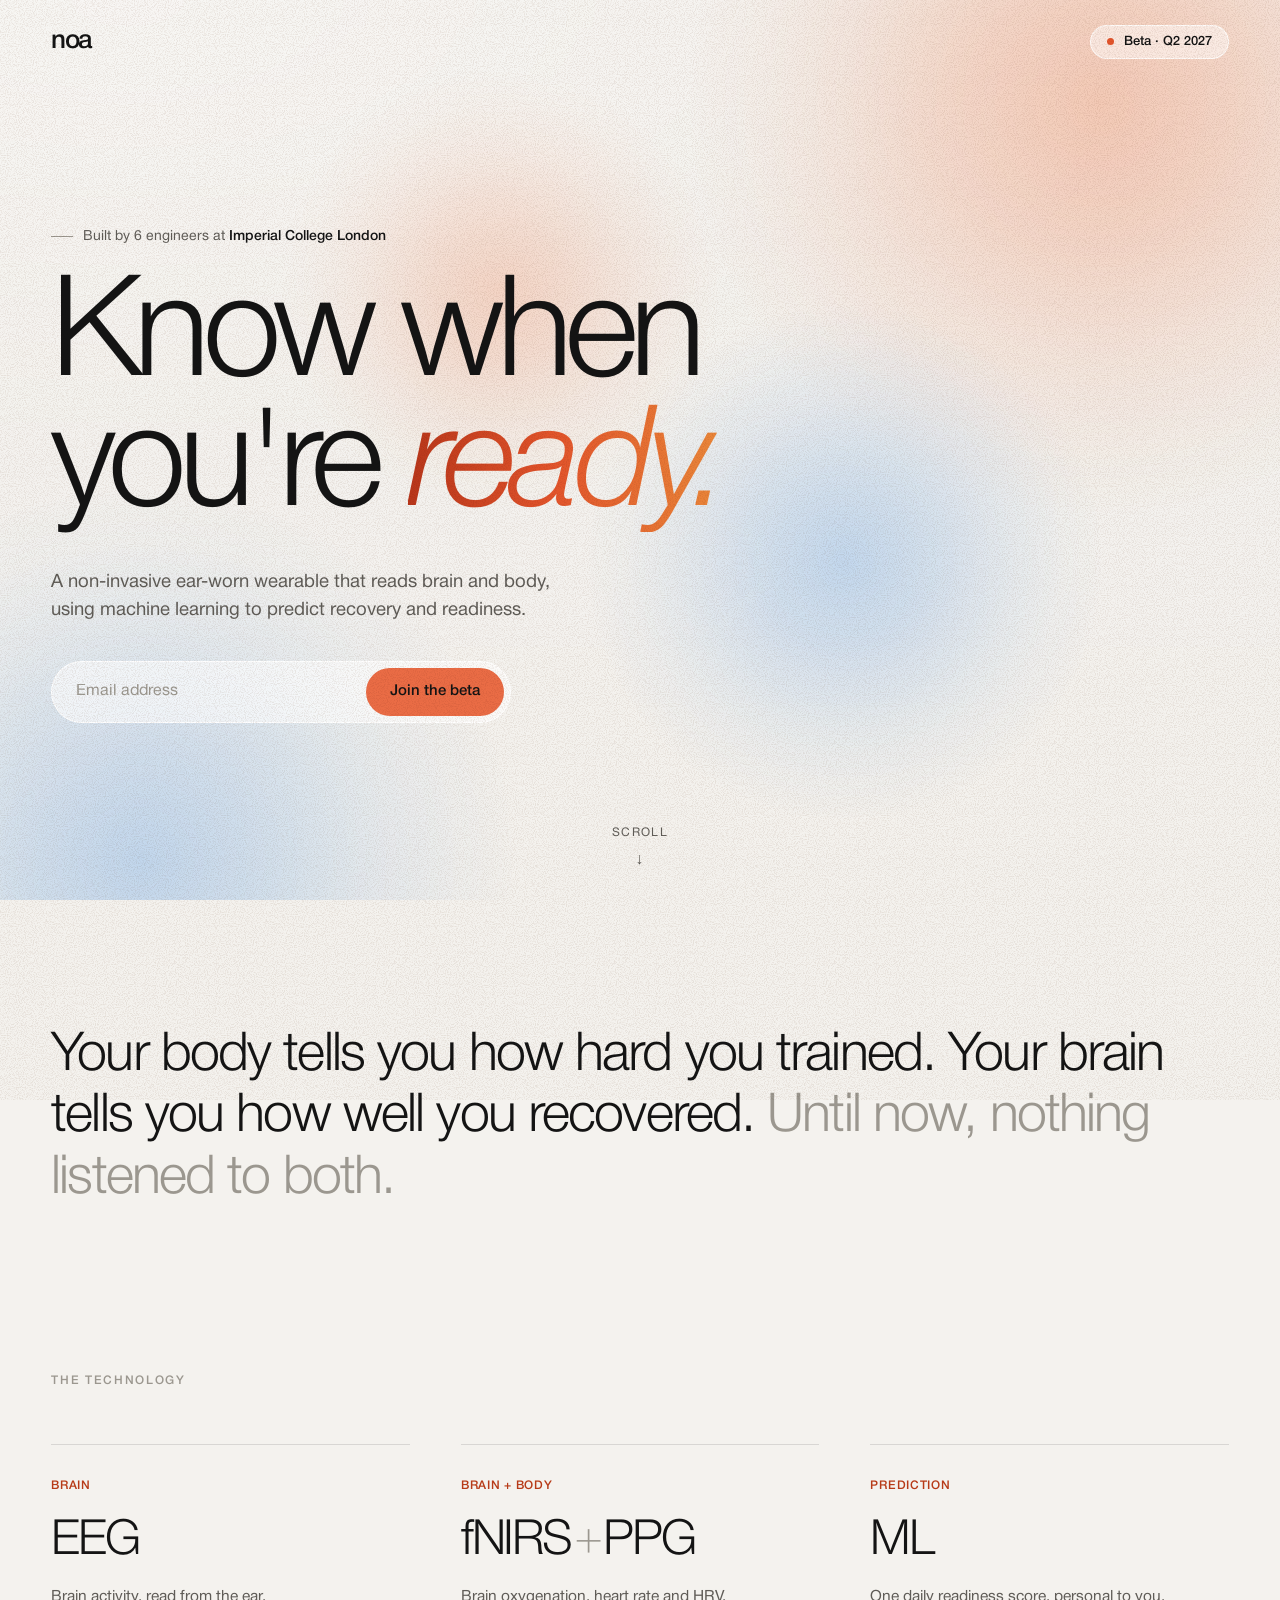
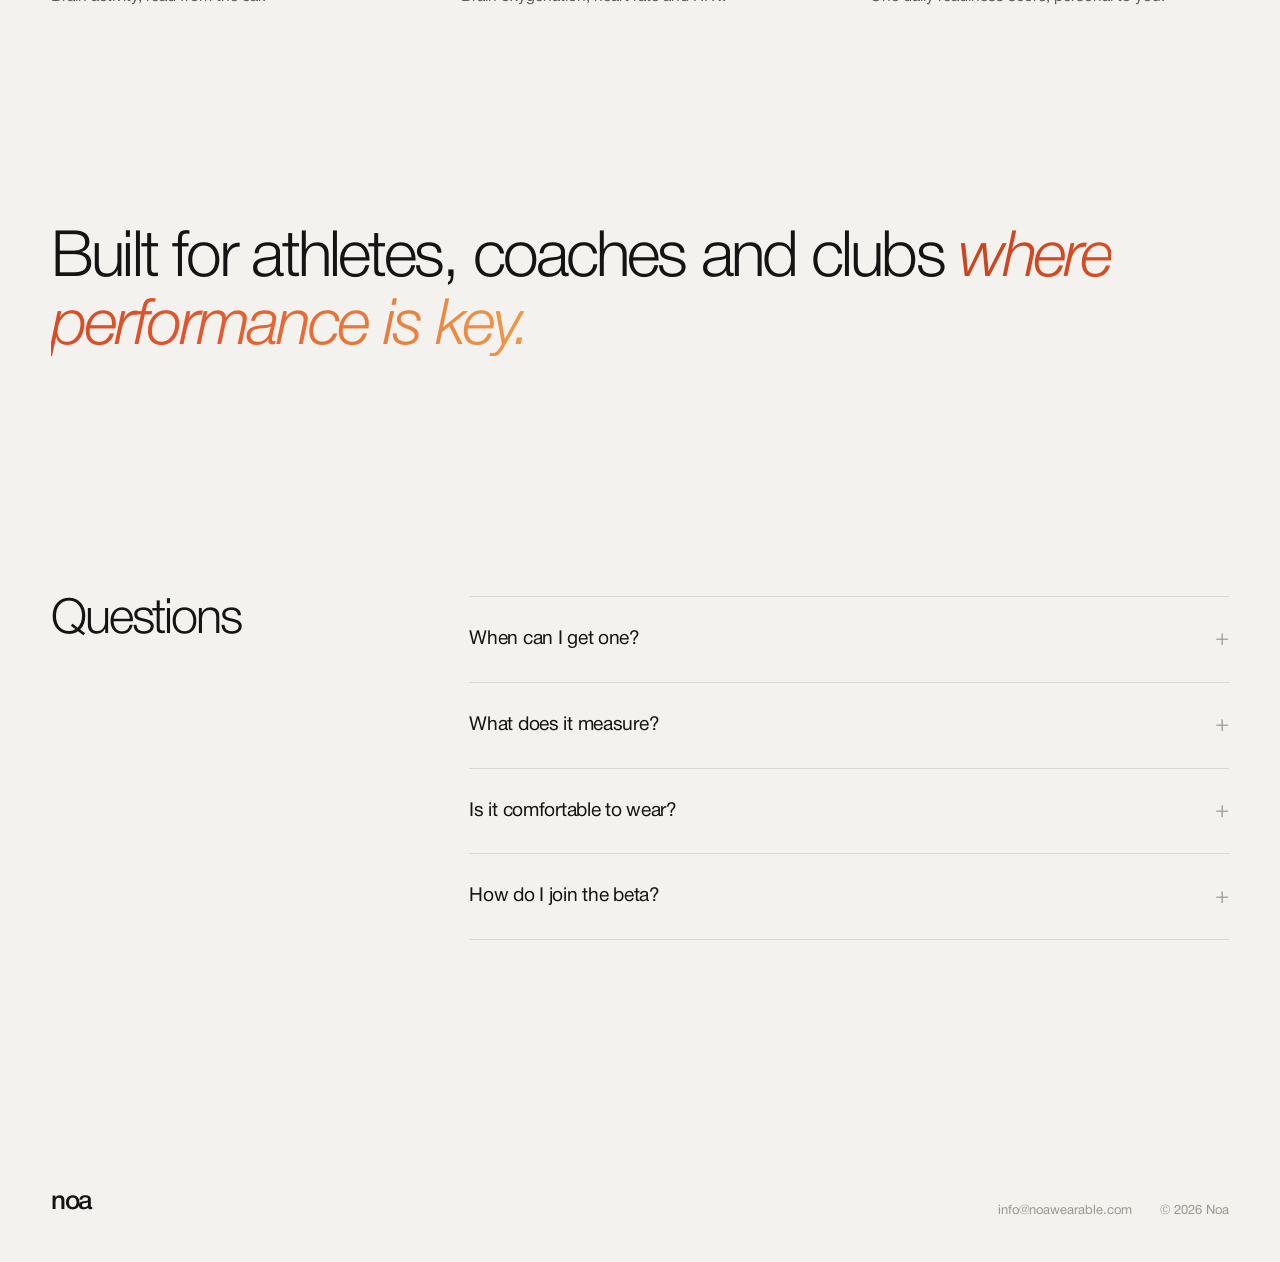
==== commit a51a3b21: "Tighten hero spacing and lighten the Join the beta button" ====
--- a/index.html
+++ b/index.html
@@ -8,7 +8,7 @@
   <meta name="theme-color" content="#f4f2ee" />
   <link rel="preload" href="fonts/HelveticaNeueLight.otf" as="font" type="font/otf" crossorigin />
   <link rel="preload" href="fonts/HelveticaNeueRoman.otf" as="font" type="font/otf" crossorigin />
-  <link rel="stylesheet" href="styles.css?v=5" />
+  <link rel="stylesheet" href="styles.css?v=8" />
 </head>
 <body>
 
--- a/styles.css
+++ b/styles.css
@@ -253,11 +253,11 @@
 
 .btn {
   height: 48px; padding: 0 24px; border: 0; border-radius: 999px;
-  background: var(--signal); color: var(--ink);
+  background: #ea6c45; color: var(--ink);
   font: 500 15px/1 var(--font); cursor: pointer;
   transition: transform 0.5s var(--ease), background 0.3s;
 }
-.btn:hover { background: #ca4521; transform: translateY(-1px); }
+.btn:hover { background: var(--signal); transform: translateY(-1px); }
 
 .form__msg { margin-top: 14px; font-size: 14px; color: var(--ink-2); min-height: 21px; padding-left: 20px; }
 
@@ -275,7 +275,7 @@
 .tech {
   min-height: 0;
   max-width: var(--max); margin: 0 auto;
-  padding: clamp(140px, 22vh, 240px) var(--pad) 0;
+  padding: clamp(90px, 14vh, 160px) var(--pad) 0;
   display: flex; flex-direction: column;
 }
 
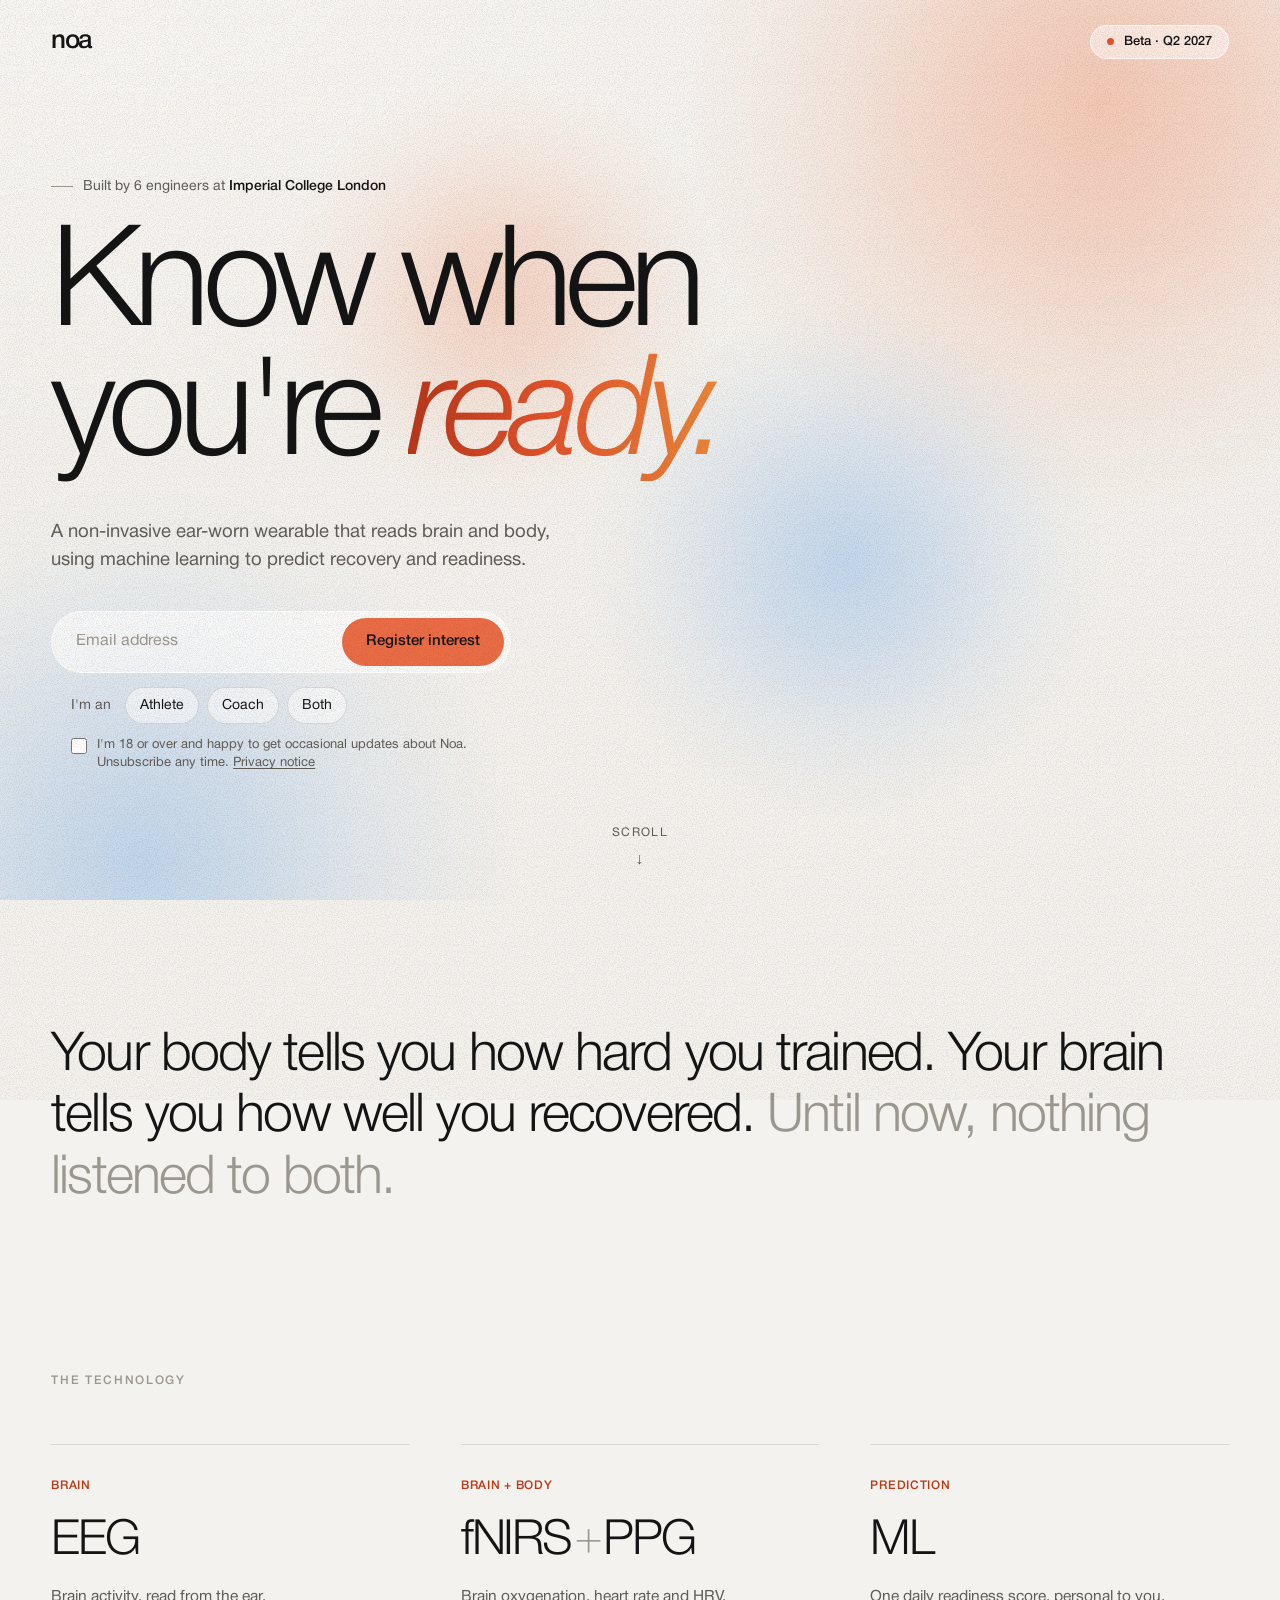
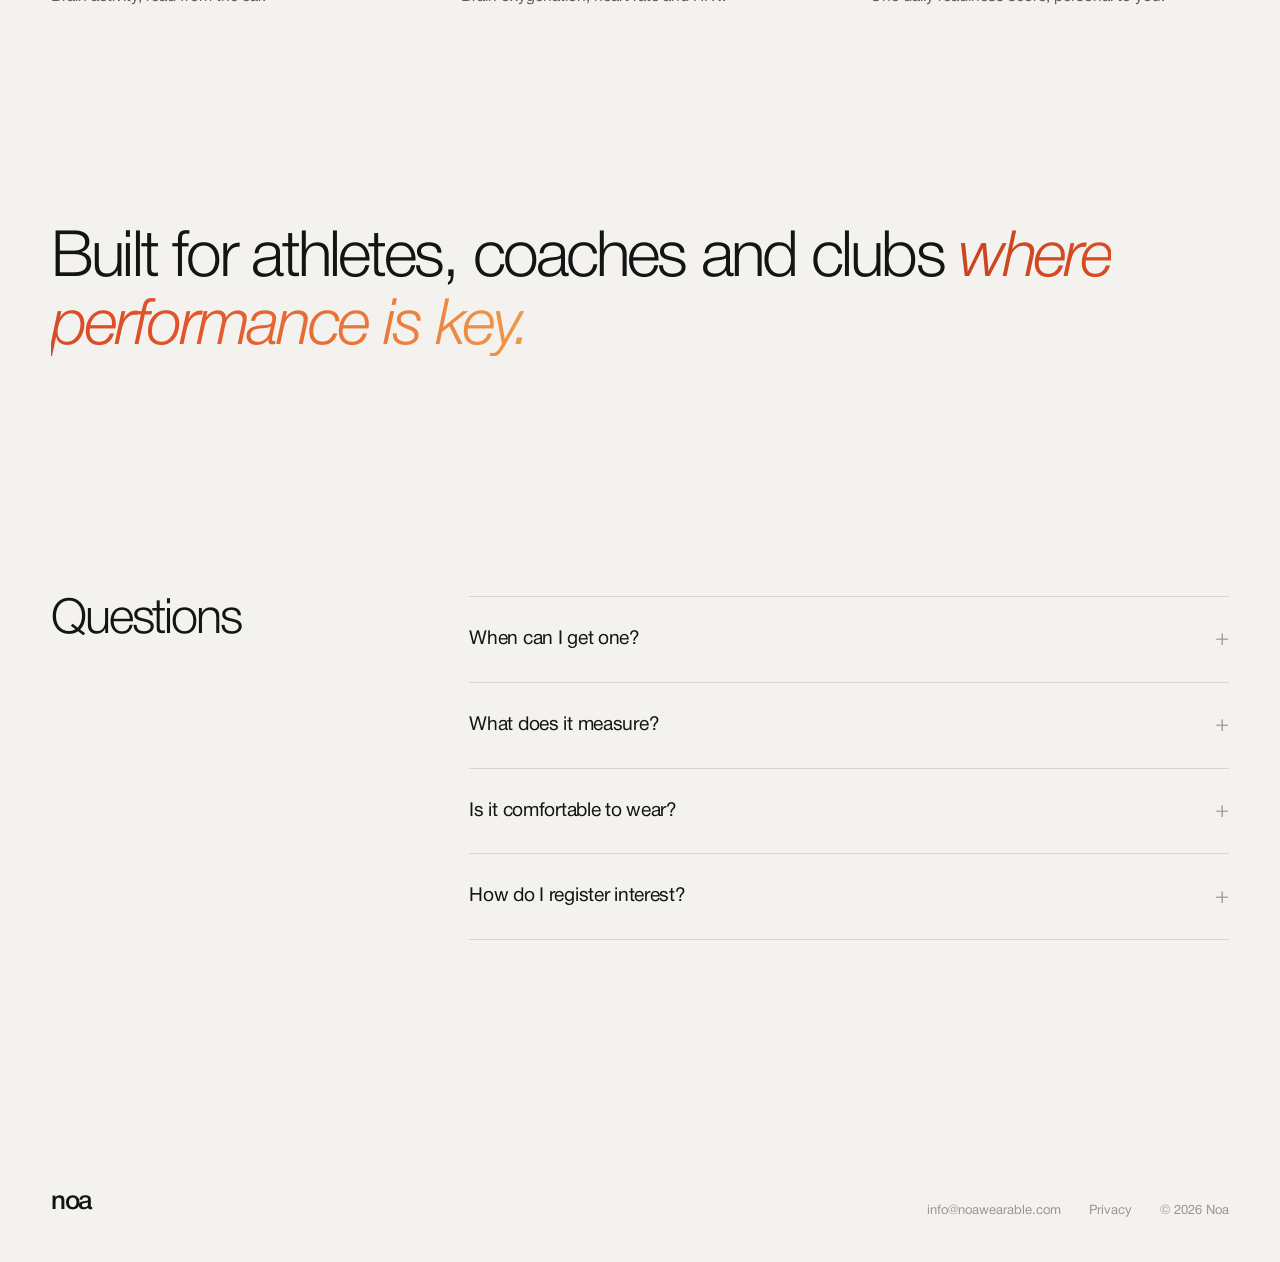
==== commit 5bdb71f1: "Add files via upload Register interest waitlist form with Google Sheet backend and privacy notice" ====
--- a/index.html
+++ b/index.html
@@ -8,7 +8,7 @@
   <meta name="theme-color" content="#f4f2ee" />
   <link rel="preload" href="fonts/HelveticaNeueLight.otf" as="font" type="font/otf" crossorigin />
   <link rel="preload" href="fonts/HelveticaNeueRoman.otf" as="font" type="font/otf" crossorigin />
-  <link rel="stylesheet" href="styles.css?v=8" />
+  <link rel="stylesheet" href="styles.css?v=9" />
 </head>
 <body>
 
@@ -54,13 +54,41 @@
           using machine learning to predict recovery and readiness.
         </p>
 
-        <form class="form reveal" id="betaForm" novalidate>
-          <label for="email" class="sr-only">Email address</label>
-          <input id="email" name="email" type="email" placeholder="Email address" autocomplete="email" required />
-          <input type="text" name="_honey" tabindex="-1" autocomplete="off" aria-hidden="true" style="display:none" />
-          <button type="submit" class="btn">Join the beta</button>
-        </form>
-        <p class="form__msg" id="formMsg" role="status" aria-live="polite"></p>
+        <div class="signup reveal" id="join">
+          <form id="betaForm" novalidate>
+            <div class="form">
+              <label for="email" class="sr-only">Email address</label>
+              <input id="email" name="email" type="email" placeholder="Email address" autocomplete="email" required maxlength="254" />
+              <button type="submit" class="btn">Register interest</button>
+            </div>
+
+            <fieldset class="choice" id="roleGroup">
+              <legend>I'm an</legend>
+              <label><input type="radio" name="role" value="athlete" required /><span>Athlete</span></label>
+              <label><input type="radio" name="role" value="coach" /><span>Coach</span></label>
+              <label><input type="radio" name="role" value="both" /><span>Both</span></label>
+            </fieldset>
+
+            <label class="consent">
+              <input type="checkbox" name="consent" id="consent" />
+              <span>I'm 18 or over and happy to get occasional updates about Noa. Unsubscribe any time. <a href="/privacy.html" target="_blank" rel="noopener">Privacy notice</a></span>
+            </label>
+
+            <!-- Honeypot: hidden from people, bots fill it in -->
+            <div class="hp" aria-hidden="true">
+              <label for="company">Company</label>
+              <input id="company" name="company" type="text" tabindex="-1" autocomplete="off" />
+            </div>
+          </form>
+
+          <div class="thanks" id="thanks" hidden tabindex="-1">
+            <p class="thanks__title">You're on the list.</p>
+            <p class="thanks__text">We'll email you as Noa develops. No spam, and you can leave any time.</p>
+            <a class="btn btn--ghost" id="surveyLink" href="#" target="_blank" rel="noopener" hidden>Help shape Noa: 3 minute survey</a>
+          </div>
+
+          <p class="form__msg" id="formMsg" role="status" aria-live="polite"></p>
+        </div>
       </div>
 
       <a href="#tech" class="hero__more reveal" aria-label="Scroll to technology">
@@ -120,8 +148,8 @@
             <p>It's designed to sit in/around the ear like an earbud. No straps, no headset.</p>
           </details>
           <details class="reveal">
-            <summary>How do I join the beta?</summary>
-            <p>Leave your email at the top of the page. We'll be in touch before launch.</p>
+            <summary>How do I register interest?</summary>
+            <p><a href="#join">Leave your email at the top of the page.</a> We'll send occasional updates and get in touch when the beta opens.</p>
           </details>
         </div>
       </div>
@@ -130,12 +158,13 @@
         <span class="logo">noa</span>
         <p class="foot__meta">
           <a href="mailto:info@noawearable.com"> info@noawearable.com </a>
+          <a href="/privacy.html">Privacy</a>
           <span>© <span id="year"></span> Noa</span>
         </p>
       </footer>
     </section>
   </main>
 
-  <script src="script.js"></script>
+  <script src="script.js?v=9"></script>
 </body>
 </html>
--- a/styles.css
+++ b/styles.css
@@ -44,6 +44,7 @@
 }
 a { color: inherit; text-decoration: none; }
 ::selection { background: var(--signal); color: #fff; }
+[hidden] { display: none !important; }
 .sr-only { position: absolute; width: 1px; height: 1px; overflow: hidden; clip: rect(0 0 0 0); white-space: nowrap; }
 
 /* Film grain: warm sepia specks on a transparent base, multiplied into the
@@ -260,6 +261,47 @@
 .btn:hover { background: var(--signal); transform: translateY(-1px); }
 
 .form__msg { margin-top: 14px; font-size: 14px; color: var(--ink-2); min-height: 21px; padding-left: 20px; }
+.form__msg.is-error { color: var(--signal-ink); }
+
+/* Register interest: role toggle, consent, thank-you */
+.signup { max-width: 460px; }
+.choice {
+  display: flex; align-items: center; flex-wrap: wrap; gap: 8px;
+  border: 0; margin-top: 14px; padding-left: 20px;
+}
+.choice legend { float: left; margin-right: 6px; font-size: 14px; color: var(--ink-2); }
+.choice label { position: relative; cursor: pointer; }
+.choice input { position: absolute; opacity: 0; width: 1px; height: 1px; }
+.choice span {
+  display: inline-block; padding: 7px 14px; border-radius: 999px;
+  font-size: 14px; color: var(--ink);
+  background: rgba(255, 255, 255, 0.55); border: 1px solid var(--line);
+  transition: background 0.2s, border-color 0.2s, color 0.2s;
+}
+.choice label:hover span { border-color: rgba(20, 20, 20, 0.3); }
+.choice input:checked + span { background: var(--ink); border-color: var(--ink); color: #fff; }
+.choice input:focus-visible + span { box-shadow: 0 0 0 3px rgba(226, 84, 43, 0.35); }
+
+.consent {
+  display: flex; gap: 10px; align-items: flex-start;
+  margin-top: 12px; padding-left: 20px;
+  font-size: 13px; line-height: 1.45; color: var(--ink-2); cursor: pointer;
+}
+.consent input { margin-top: 2px; width: 16px; height: 16px; flex: none; accent-color: var(--signal); }
+.consent a { text-decoration: underline; text-underline-offset: 2px; }
+
+.hp { position: absolute; left: -9999px; width: 1px; height: 1px; overflow: hidden; }
+
+.thanks {
+  padding: 22px 24px; border-radius: 24px; outline: none;
+  background: rgba(255, 255, 255, 0.6); border: 1px solid rgba(255, 255, 255, 0.9);
+}
+.thanks__title { font-size: 20px; font-weight: 500; }
+.thanks__text { margin-top: 4px; font-size: 15px; color: var(--ink-2); }
+.thanks .btn { display: inline-flex; align-items: center; margin-top: 16px; }
+.btn--ghost { background: var(--ink); color: #fff; }
+.btn--ghost:hover { background: var(--signal); color: var(--ink); }
+.faq a { text-decoration: underline; text-underline-offset: 2px; }
 
 .hero__more {
   position: absolute; left: 50%; bottom: 28px; transform: translateX(-50%);
@@ -406,6 +448,7 @@
 @media (max-width: 520px) {
   .form { flex-direction: column; border-radius: 24px; padding: 8px; }
   .form input { height: 46px; }
+  .choice, .consent, .form__msg { padding-left: 4px; }
   .hero__more { display: none; }
   .foot { flex-direction: column; align-items: flex-start; }
 }
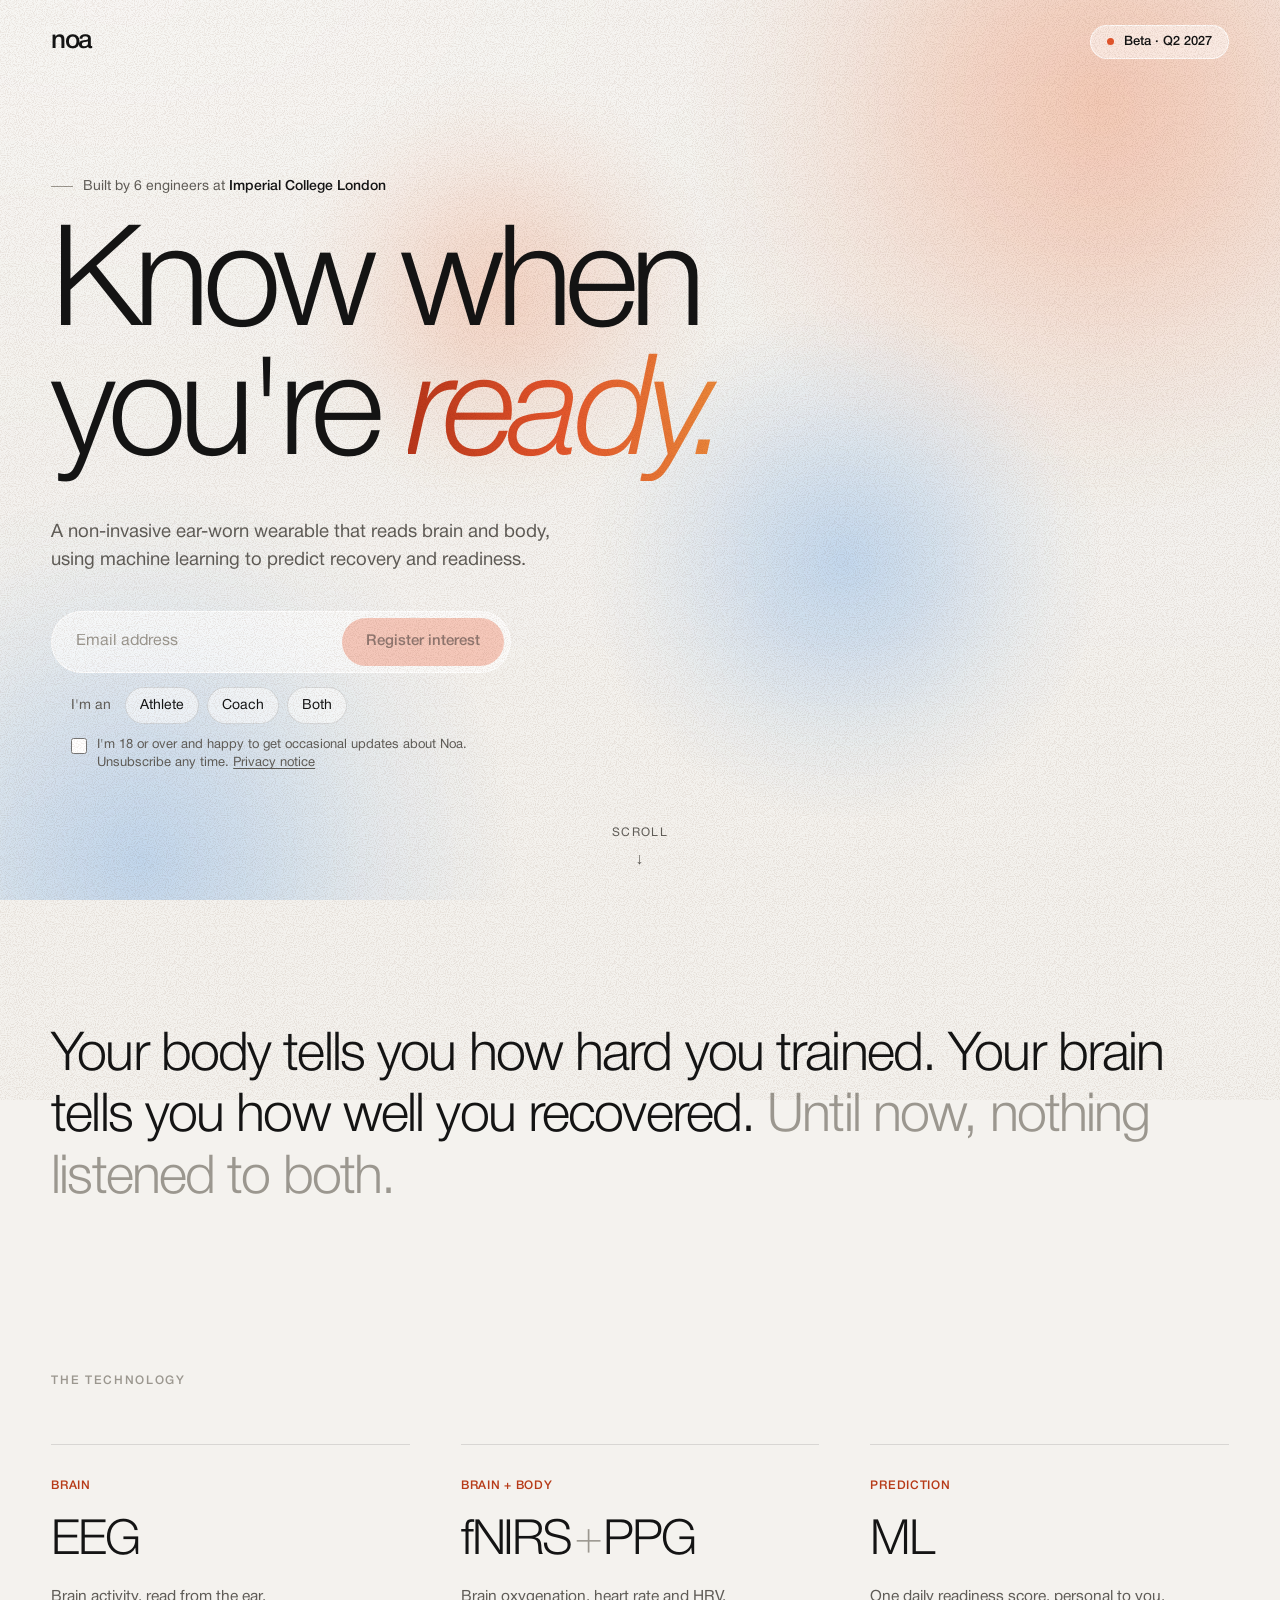
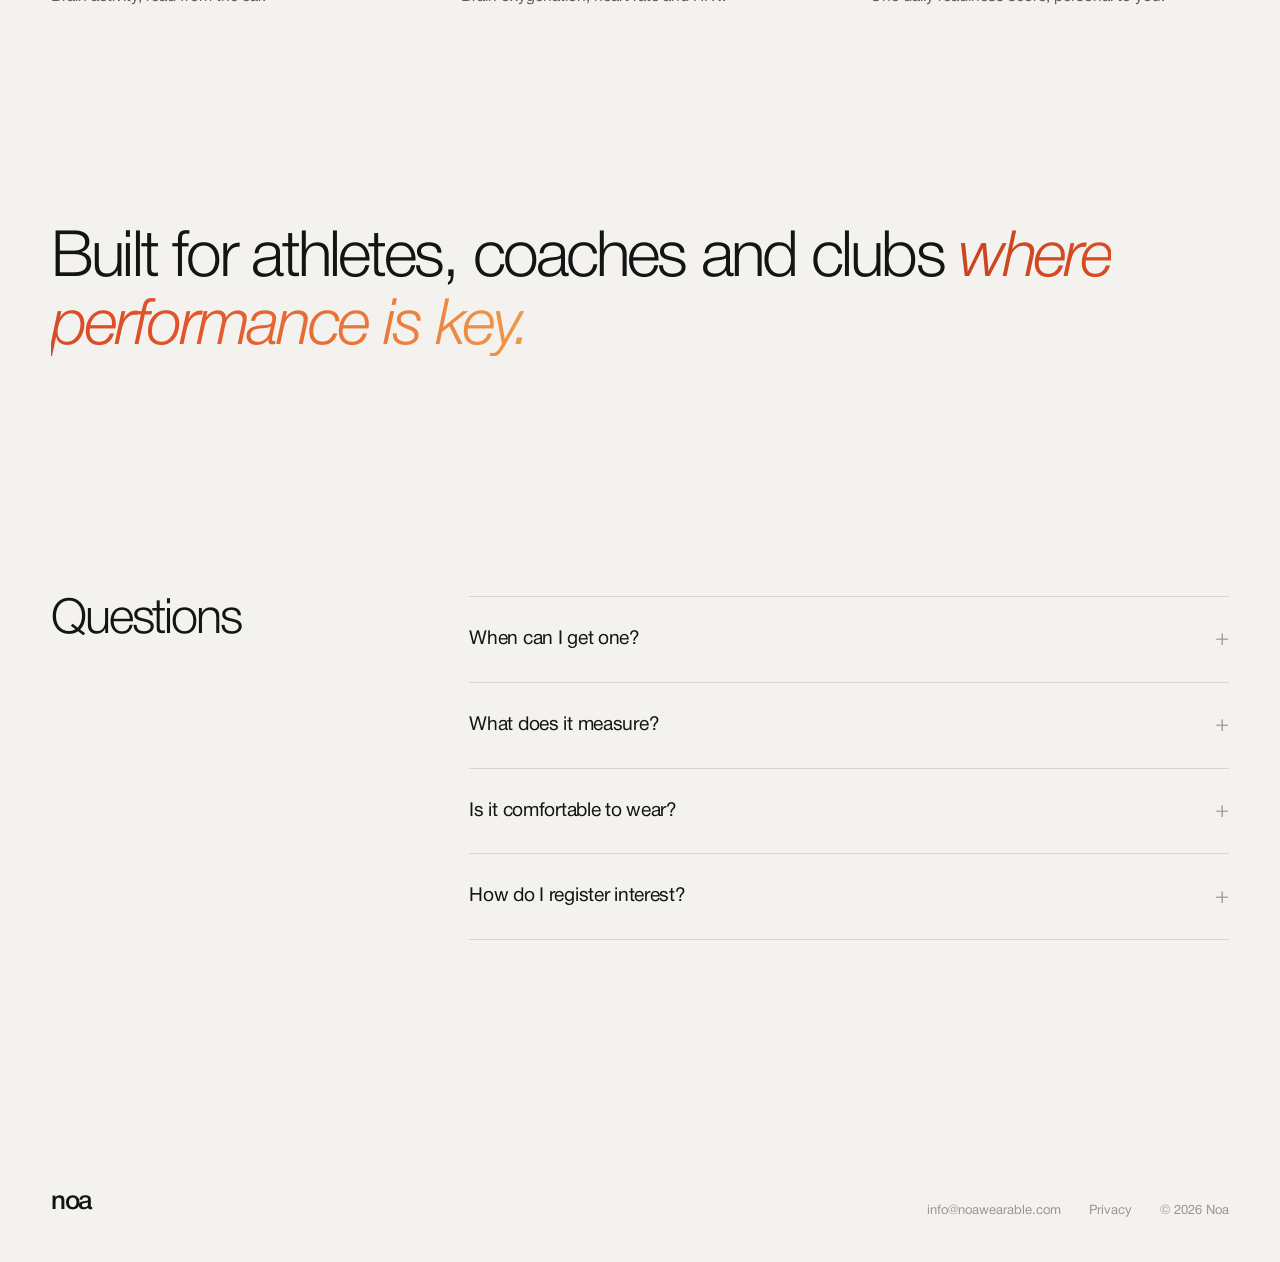
==== commit 6011f419: "Keep Register interest inactive until all fields are filled Co-Authored-By: Claude Sonnet 5.5 <norep" ====
--- a/index.html
+++ b/index.html
@@ -8,7 +8,7 @@
   <meta name="theme-color" content="#f4f2ee" />
   <link rel="preload" href="fonts/HelveticaNeueLight.otf" as="font" type="font/otf" crossorigin />
   <link rel="preload" href="fonts/HelveticaNeueRoman.otf" as="font" type="font/otf" crossorigin />
-  <link rel="stylesheet" href="styles.css?v=9" />
+  <link rel="stylesheet" href="styles.css?v=10" />
 </head>
 <body>
 
@@ -165,6 +165,6 @@
     </section>
   </main>
 
-  <script src="script.js?v=9"></script>
+  <script src="script.js?v=10"></script>
 </body>
 </html>
--- a/styles.css
+++ b/styles.css
@@ -250,7 +250,7 @@
 }
 .form input::placeholder { color: var(--ink-3); }
 .form.is-done { opacity: 0.5; pointer-events: none; }
-.form.is-sending .btn { opacity: 0.7; cursor: progress; }
+#betaForm.is-sending .btn { opacity: 0.7; cursor: progress; }
 
 .btn {
   height: 48px; padding: 0 24px; border: 0; border-radius: 999px;
@@ -259,6 +259,12 @@
   transition: transform 0.5s var(--ease), background 0.3s;
 }
 .btn:hover { background: var(--signal); transform: translateY(-1px); }
+
+.btn:disabled, .btn:disabled:hover {
+  background: rgba(234, 108, 69, 0.35); color: rgba(20, 20, 20, 0.45);
+  cursor: not-allowed; transform: none;
+}
+#betaForm.is-sending .btn:disabled { background: #ea6c45; color: var(--ink); opacity: 0.7; cursor: progress; }
 
 .form__msg { margin-top: 14px; font-size: 14px; color: var(--ink-2); min-height: 21px; padding-left: 20px; }
 .form__msg.is-error { color: var(--signal-ink); }
